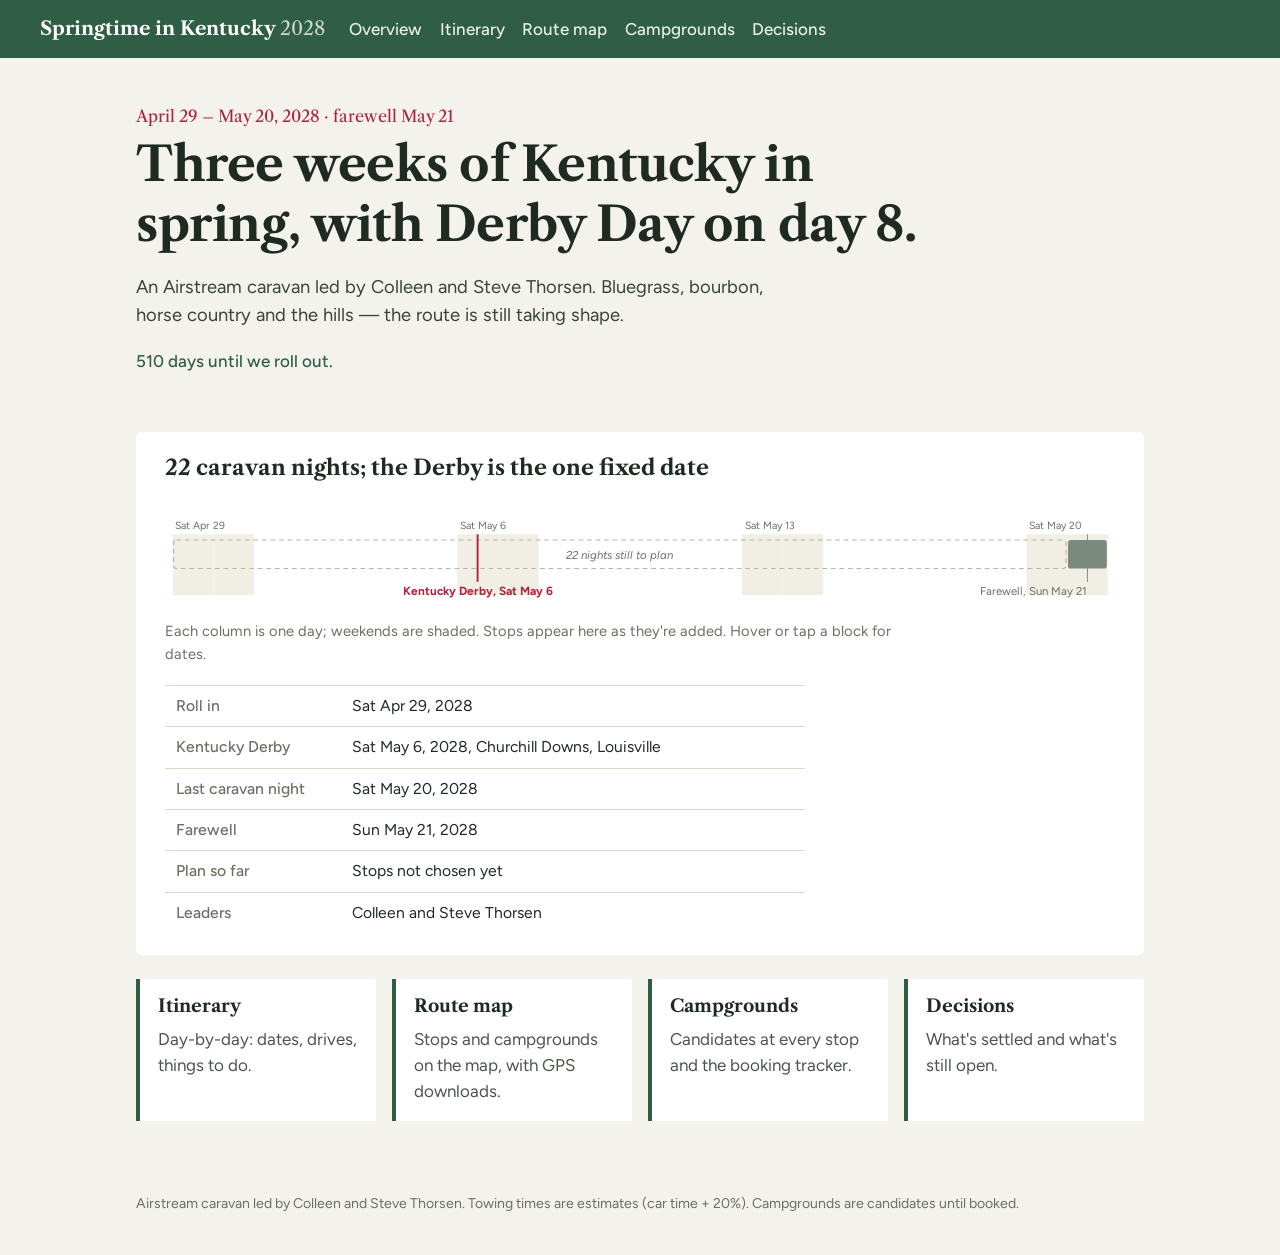
==== index.html @ 611275a2 "Skeleton: Springtime in Kentucky 2028 caravan site Dates Apr 29 - May 20, 2028, farewell May 21; Der" ====
<!doctype html>
<html lang="en"><head><meta charset="utf-8">
<meta name="viewport" content="width=device-width, initial-scale=1, viewport-fit=cover">
<meta name="robots" content="noindex, nofollow">
<title>Overview — Springtime in Kentucky 2028</title>
<link rel="preconnect" href="https://fonts.googleapis.com"><link rel="preconnect" href="https://fonts.gstatic.com" crossorigin>
<link href="https://fonts.googleapis.com/css2?family=Libre+Caslon+Text:wght@400;700&family=Figtree:ital,wght@0,400;0,500;0,700;1,400&display=swap" rel="stylesheet">
<link rel="stylesheet" href="assets/css/site.css">
<link rel="icon" href="data:image/svg+xml,<svg xmlns=%22http://www.w3.org/2000/svg%22 viewBox=%220 0 100 100%22><text y=%22.9em%22 font-size=%2290%22>🌹</text></svg>">
</head><body>
<header class="top"><a class="brand" href="">Springtime in Kentucky <span>2028</span></a><nav><a href="">Overview</a><a href="itinerary/">Itinerary</a><a href="route-map/">Route map</a><a href="campgrounds/">Campgrounds</a><a href="decisions/">Decisions</a></nav></header>
<main>
<section class="hero">
  <p class="dates">April 29 – May 20, 2028 · farewell May 21</p>
  <h1>Three weeks of Kentucky in spring, with Derby Day on day 8.</h1>
  <p class="lede">An Airstream caravan led by Colleen and Steve Thorsen. Bluegrass, bourbon, horse country and the hills — the route is still taking shape.</p>
  <p class="countdown" id="countdown"></p>
</section>
<section class="compare">
  <h2>22 caravan nights; the Derby is the one fixed date</h2>
  <div class="scroll"><svg viewBox="0 0 1000 106" role="img" aria-label="Calendar strip of the caravan, Sat Apr 29 to Sun May 21" class="strip"><rect x="8.0" y="34" width="42.8" height="64" class="st-wknd"/><text x="11.0" y="28" class="st-date">Sat Apr 29</text><rect x="50.8" y="34" width="42.8" height="64" class="st-wknd"/><rect x="307.5" y="34" width="42.8" height="64" class="st-wknd"/><text x="310.5" y="28" class="st-date">Sat May 6</text><rect x="350.3" y="34" width="42.8" height="64" class="st-wknd"/><rect x="607.0" y="34" width="42.8" height="64" class="st-wknd"/><text x="610.0" y="28" class="st-date">Sat May 13</text><rect x="649.7" y="34" width="42.8" height="64" class="st-wknd"/><rect x="906.4" y="34" width="42.8" height="64" class="st-wknd"/><text x="909.4" y="28" class="st-date">Sat May 20</text><rect x="949.2" y="34" width="42.8" height="64" class="st-wknd"/><rect x="9.0" y="40" width="939.2" height="30" rx="3" class="st-open"/><text x="478.6" y="60" text-anchor="middle" class="st-openlab">22 nights still to plan</text><rect x="950.2" y="40" width="40.8" height="30" rx="3" class="st-farewell"><title>Farewell, Sun May 21</title></rect><line x1="328.9" y1="34" x2="328.9" y2="84" class="st-derby-line"/><text x="328.9" y="98" text-anchor="middle" class="st-derby-lab">Kentucky Derby, Sat May 6</text><line x1="970.6" y1="34" x2="970.6" y2="84" class="st-fixed-line"/><text x="970.6" y="98" text-anchor="end" class="st-fixed-lab">Farewell, Sun May 21</text></svg></div>
  <p class="caption">Each column is one day; weekends are shaded. Stops appear here as they're added. Hover or tap a block for dates.</p>
  <table class="facts">
    <tbody>
      <tr><th>Roll in</th><td>Sat Apr 29, 2028</td></tr>
      <tr><th>Kentucky Derby</th><td>Sat May 6, 2028, Churchill Downs, Louisville</td></tr>
      <tr><th>Last caravan night</th><td>Sat May 20, 2028</td></tr>
      <tr><th>Farewell</th><td>Sun May 21, 2028</td></tr>
      <tr><th>Plan so far</th><td>Stops not chosen yet</td></tr>
      <tr><th>Leaders</th><td>Colleen and Steve Thorsen</td></tr>
    </tbody>
  </table>
</section>
<section class="pages">
  <a href="itinerary/"><h3>Itinerary</h3><p>Day-by-day: dates, drives, things to do.</p></a>
  <a href="route-map/"><h3>Route map</h3><p>Stops and campgrounds on the map, with GPS downloads.</p></a>
  <a href="campgrounds/"><h3>Campgrounds</h3><p>Candidates at every stop and the booking tracker.</p></a>
  <a href="decisions/"><h3>Decisions</h3><p>What's settled and what's still open.</p></a>
</section></main>
<footer>Airstream caravan led by Colleen and Steve Thorsen. Towing times are estimates (car time + 20%). Campgrounds are candidates until booked.</footer>
<script>
(function(){var s=new Date("2028-04-29T12:00:00"),n=new Date(),d=Math.round((s-n)/864e5),el=document.getElementById("countdown");
if(d>0)el.textContent=d+" days until we roll out.";else if(d>-23)el.textContent="Day "+(1-d)+" of the caravan.";else el.textContent="Caravan complete.";})();
</script></body></html>
---- assets/css/site.css ----
/* Springtime in Kentucky 2028 — bluegrass green, limestone, plank-fence grey, Derby rose (one emphasis colour) */
:root {
  --ink: #1F2A22;
  --grass: #2F5D46;
  --limestone: #F4F2EC;
  --fence: #DDD8CB;
  --slate: #6B7066;
  --rose: #B0233E;
  --paper: #FFFFFF;
  --serif: "Libre Caslon Text", Georgia, "Times New Roman", serif;
  --sans: "Figtree", "Segoe UI", system-ui, sans-serif;
}
:root { box-sizing: border-box; padding-top: env(safe-area-inset-top, 0px); padding-bottom: env(safe-area-inset-bottom, 0px); }
*, *::before, *::after { box-sizing: inherit; }
body { margin: 0; background: var(--limestone); color: var(--ink); font: 400 1.0625rem/1.55 var(--sans); }
a { color: var(--grass); }
a:focus-visible, button:focus-visible { outline: 3px solid var(--rose); outline-offset: 2px; }

.top { display: flex; flex-wrap: wrap; align-items: baseline; gap: .5rem 1.5rem; padding: 1rem clamp(1rem, 4vw, 2.5rem);
  background: var(--grass); color: #fff; }
.brand { font: 700 1.2rem/1.2 var(--serif); color: #fff; text-decoration: none; }
.brand span { font-weight: 400; opacity: .75; }
.top nav { display: flex; flex-wrap: wrap; gap: .25rem 1.1rem; }
.top nav a { color: #E8EFEA; text-decoration: none; font-weight: 500; }
.top nav a:hover { color: #fff; text-decoration: underline; }

main { max-width: 68rem; margin: 0 auto; padding: 1.5rem clamp(1rem, 4vw, 2.5rem) 3rem; }
h1, h2, h3 { font-family: var(--serif); line-height: 1.25; margin: 0 0 .5rem; }
h1 { font-size: clamp(1.8rem, 4vw, 2.6rem); font-weight: 700; }
h2 { font-size: 1.35rem; font-weight: 700; }
h3 { font-size: 1.12rem; font-weight: 700; }
.lede { font-size: 1.15rem; max-width: 42rem; color: #38443B; }
.caption { font-size: .92rem; color: var(--slate); max-width: 46rem; }
.empty { background: var(--paper); padding: 1rem 1.2rem; border-left: 4px solid var(--fence); max-width: 46rem; color: #4A554C; }

/* hero */
.hero { padding: 1.5rem 0 1rem; max-width: 50rem; }
.hero h1 { font-size: clamp(1.9rem, 4.4vw, 3rem); letter-spacing: -.01em; }
.hero .dates { font: 400 1.02rem var(--serif); color: var(--rose); margin: 0 0 .5rem; }
.countdown { font-weight: 500; color: var(--grass); }

/* signature calendar strip */
.compare { margin-top: 1.5rem; background: var(--paper); border-radius: 6px; padding: 1.4rem clamp(1rem, 3vw, 1.8rem); }
.scroll { overflow-x: auto; -webkit-overflow-scrolling: touch; }
.strip { width: 100%; min-width: 760px; height: auto; display: block; margin: .8rem 0 .2rem; font-family: var(--sans); }
.st-wknd { fill: #F1EEE6; }
.st-date { font-size: 11px; fill: var(--slate); }
.st-stop { fill: var(--grass); }
.st-lab { font-size: 11.5px; font-weight: 500; fill: #fff; }
.st-open { fill: none; stroke: #B9B4A6; stroke-width: 1.2; stroke-dasharray: 5 4; }
.st-openlab { font-size: 12px; fill: var(--slate); font-style: italic; }
.st-farewell { fill: #7A8A7E; }
.st-derby-line { stroke: var(--rose); stroke-width: 2; }
.st-derby-lab { font-size: 12.5px; font-weight: 700; fill: var(--rose); }
.st-fixed-line { stroke: #7A8A7E; stroke-width: 1; }
.st-fixed-lab { font-size: 12px; fill: var(--slate); }

table { border-collapse: collapse; width: 100%; }
.facts { margin-top: 1.2rem; font-size: .98rem; max-width: 40rem; }
.facts th, .facts td { text-align: left; vertical-align: top; padding: .5rem .7rem; border-top: 1px solid var(--fence); }
.facts tbody th { color: var(--slate); font-weight: 500; width: 11rem; }

.pages { display: grid; grid-template-columns: repeat(auto-fit, minmax(14rem, 1fr)); gap: 1rem; margin-top: 1.5rem; }
.pages a { display: block; padding: 1rem 1.1rem; border-left: 4px solid var(--grass); background: var(--paper); text-decoration: none; color: var(--ink); }
.pages a:hover { border-left-color: var(--rose); }
.pages p { margin: 0; color: #4A554C; }

/* itinerary */
.stops { list-style: none; padding: 0; margin: 0; }
.stop { display: grid; grid-template-columns: 8.5rem 1fr; gap: 1.2rem; padding: 1.1rem 0; border-top: 1px solid var(--fence); }
.stop .when { display: flex; flex-direction: column; gap: .1rem; }
.stop .when .n { font: 700 1.6rem/1 var(--serif); color: var(--grass); }
.stop .when span:last-child { color: var(--slate); font-size: .92rem; }
.stop h3 small { font: 400 .95rem var(--sans); color: var(--slate); margin-left: .35rem; }
.stop .drive { margin: .1rem 0 .5rem; color: var(--slate); font-size: .95rem; }
.stop .fixedev { margin: .1rem 0 .4rem; color: var(--rose); font-weight: 700; }
.stop ul { margin: .3rem 0 .5rem; padding-left: 1.2rem; }
.stop .camp { margin: 0; font-size: .95rem; }
.stop.k-open .when .n, .stop.k-farewell .when .n { color: var(--slate); }
@media (max-width: 560px) { .stop { grid-template-columns: 1fr; gap: .3rem; } .stop .when { flex-direction: row; align-items: baseline; gap: .6rem; } }

/* map */
#map { height: min(70vh, 640px); border-radius: 6px; background: var(--fence); }
.downloads a { margin-right: .8rem; font-weight: 500; }

/* campgrounds */
.camps { background: var(--paper); font-size: .95rem; min-width: 760px; }
.camps th, .camps td { text-align: left; vertical-align: top; padding: .55rem .7rem; }
.camps thead th { font-family: var(--serif); border-bottom: 2px solid var(--grass); }
.camps tr.grp th, .camps tr.grp td { border-top: 1px solid var(--fence); }
.camps tbody th small { display: block; font-weight: 400; color: var(--slate); }
.camps .todo { color: var(--slate); font-style: italic; }

/* decisions */
.decisions { list-style: none; padding: 0; max-width: 46rem; }
.decisions li { padding: .9rem 1rem; border-left: 4px solid var(--rose); margin-bottom: .8rem; background: var(--paper); }
.decisions li.settled { border-left-color: var(--grass); }
.decisions .who { margin: 0 0 .3rem; color: var(--slate); font-size: .92rem; }
.decisions p { margin: .2rem 0; }

footer { max-width: 68rem; margin: 0 auto; padding: 1.5rem clamp(1rem, 4vw, 2.5rem) 2.5rem; font-size: .88rem; color: var(--slate); }

@media (prefers-reduced-motion: reduce) { * { transition: none !important; animation: none !important; } }
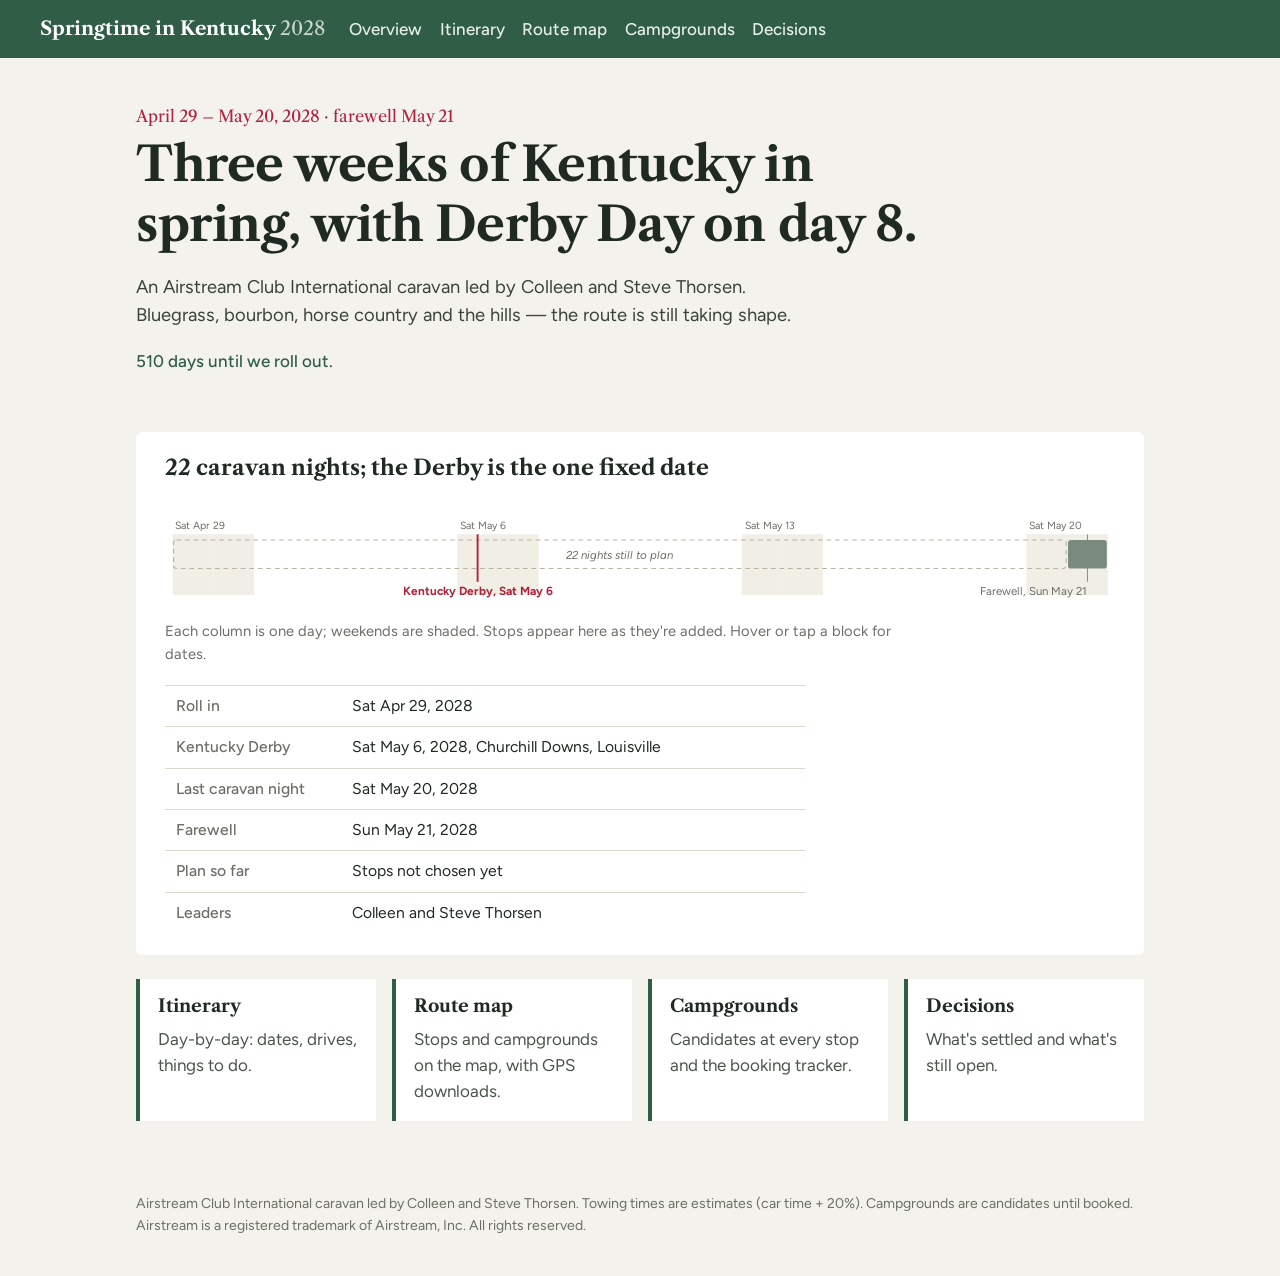
==== commit c8a00628: "Use the club's name: Airstream Club International caravan; add trademark notice Co-Authored-By: Clau" ====
--- a/index.html
+++ b/index.html
@@ -13,7 +13,7 @@
 <section class="hero">
   <p class="dates">April 29 – May 20, 2028 · farewell May 21</p>
   <h1>Three weeks of Kentucky in spring, with Derby Day on day 8.</h1>
-  <p class="lede">An Airstream caravan led by Colleen and Steve Thorsen. Bluegrass, bourbon, horse country and the hills — the route is still taking shape.</p>
+  <p class="lede">An Airstream Club International caravan led by Colleen and Steve Thorsen. Bluegrass, bourbon, horse country and the hills — the route is still taking shape.</p>
   <p class="countdown" id="countdown"></p>
 </section>
 <section class="compare">
@@ -37,7 +37,7 @@
   <a href="campgrounds/"><h3>Campgrounds</h3><p>Candidates at every stop and the booking tracker.</p></a>
   <a href="decisions/"><h3>Decisions</h3><p>What's settled and what's still open.</p></a>
 </section></main>
-<footer>Airstream caravan led by Colleen and Steve Thorsen. Towing times are estimates (car time + 20%). Campgrounds are candidates until booked.</footer>
+<footer>Airstream Club International caravan led by Colleen and Steve Thorsen. Towing times are estimates (car time + 20%). Campgrounds are candidates until booked.<br>Airstream is a registered trademark of Airstream, Inc. All rights reserved.</footer>
 <script>
 (function(){var s=new Date("2028-04-29T12:00:00"),n=new Date(),d=Math.round((s-n)/864e5),el=document.getElementById("countdown");
 if(d>0)el.textContent=d+" days until we roll out.";else if(d>-23)el.textContent="Day "+(1-d)+" of the caravan.";else el.textContent="Caravan complete.";})();
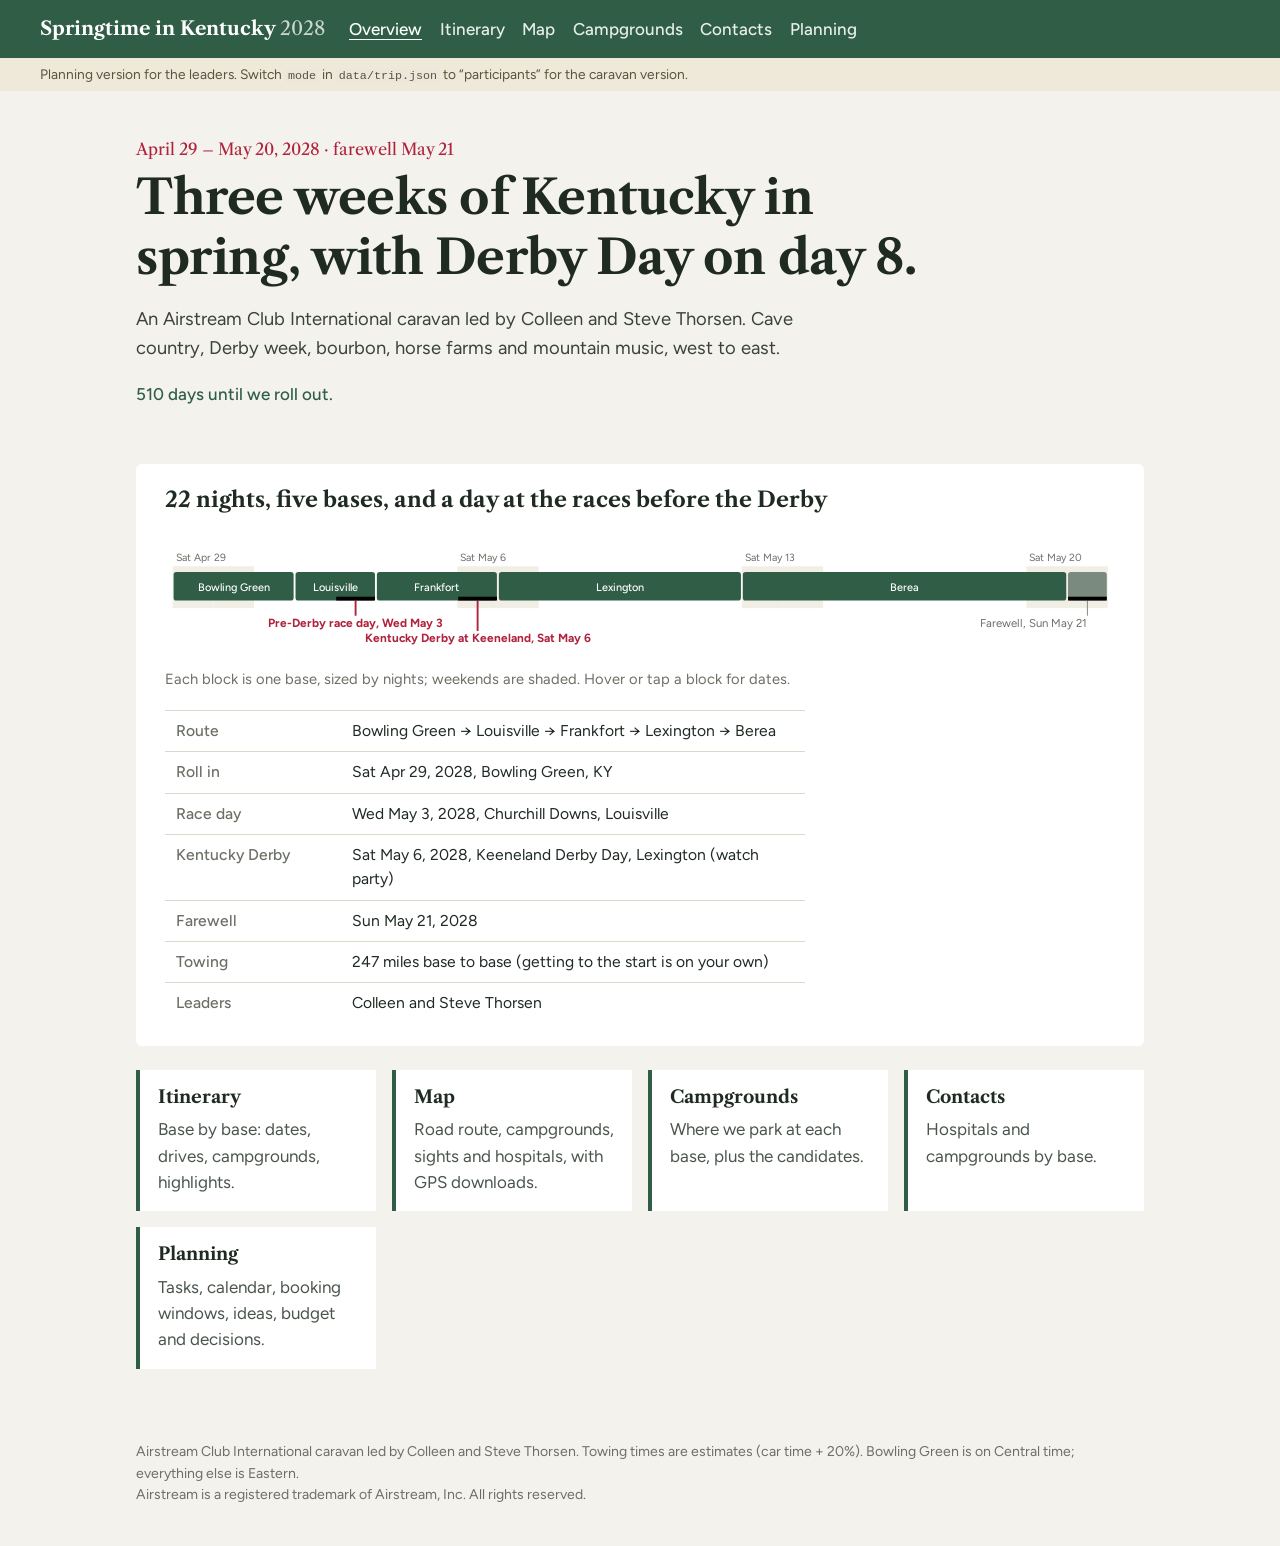
==== commit 42ab9056: "Planning section, route and campgrounds, participant mode - Route set: Bowling Green & Mammoth Cave " ====
--- a/index.html
+++ b/index.html
@@ -8,36 +8,36 @@
 <link rel="stylesheet" href="assets/css/site.css">
 <link rel="icon" href="data:image/svg+xml,<svg xmlns=%22http://www.w3.org/2000/svg%22 viewBox=%220 0 100 100%22><text y=%22.9em%22 font-size=%2290%22>🌹</text></svg>">
 </head><body>
-<header class="top"><a class="brand" href="">Springtime in Kentucky <span>2028</span></a><nav><a href="">Overview</a><a href="itinerary/">Itinerary</a><a href="route-map/">Route map</a><a href="campgrounds/">Campgrounds</a><a href="decisions/">Decisions</a></nav></header>
-<main>
+<header class="top"><a class="brand" href="">Springtime in Kentucky <span>2028</span></a><nav><a href="" aria-current="page">Overview</a><a href="itinerary/">Itinerary</a><a href="route-map/">Map</a><a href="campgrounds/">Campgrounds</a><a href="contacts/">Contacts</a><a href="planning/">Planning</a></nav></header>
+<div class="modebar">Planning version for the leaders. Switch <code>mode</code> in <code>data/trip.json</code> to “participants” for the caravan version.</div><main>
 <section class="hero">
   <p class="dates">April 29 – May 20, 2028 · farewell May 21</p>
   <h1>Three weeks of Kentucky in spring, with Derby Day on day 8.</h1>
-  <p class="lede">An Airstream Club International caravan led by Colleen and Steve Thorsen. Bluegrass, bourbon, horse country and the hills — the route is still taking shape.</p>
+  <p class="lede">An Airstream Club International caravan led by Colleen and Steve Thorsen. Cave country, Derby week, bourbon, horse farms and mountain music, west to east.</p>
   <p class="countdown" id="countdown"></p>
 </section>
 <section class="compare">
-  <h2>22 caravan nights; the Derby is the one fixed date</h2>
-  <div class="scroll"><svg viewBox="0 0 1000 106" role="img" aria-label="Calendar strip of the caravan, Sat Apr 29 to Sun May 21" class="strip"><rect x="8.0" y="34" width="42.8" height="64" class="st-wknd"/><text x="11.0" y="28" class="st-date">Sat Apr 29</text><rect x="50.8" y="34" width="42.8" height="64" class="st-wknd"/><rect x="307.5" y="34" width="42.8" height="64" class="st-wknd"/><text x="310.5" y="28" class="st-date">Sat May 6</text><rect x="350.3" y="34" width="42.8" height="64" class="st-wknd"/><rect x="607.0" y="34" width="42.8" height="64" class="st-wknd"/><text x="610.0" y="28" class="st-date">Sat May 13</text><rect x="649.7" y="34" width="42.8" height="64" class="st-wknd"/><rect x="906.4" y="34" width="42.8" height="64" class="st-wknd"/><text x="909.4" y="28" class="st-date">Sat May 20</text><rect x="949.2" y="34" width="42.8" height="64" class="st-wknd"/><rect x="9.0" y="40" width="939.2" height="30" rx="3" class="st-open"/><text x="478.6" y="60" text-anchor="middle" class="st-openlab">22 nights still to plan</text><rect x="950.2" y="40" width="40.8" height="30" rx="3" class="st-farewell"><title>Farewell, Sun May 21</title></rect><line x1="328.9" y1="34" x2="328.9" y2="84" class="st-derby-line"/><text x="328.9" y="98" text-anchor="middle" class="st-derby-lab">Kentucky Derby, Sat May 6</text><line x1="970.6" y1="34" x2="970.6" y2="84" class="st-fixed-line"/><text x="970.6" y="98" text-anchor="end" class="st-fixed-lab">Farewell, Sun May 21</text></svg></div>
-  <p class="caption">Each column is one day; weekends are shaded. Stops appear here as they're added. Hover or tap a block for dates.</p>
-  <table class="facts">
-    <tbody>
-      <tr><th>Roll in</th><td>Sat Apr 29, 2028</td></tr>
-      <tr><th>Kentucky Derby</th><td>Sat May 6, 2028, Churchill Downs, Louisville</td></tr>
-      <tr><th>Last caravan night</th><td>Sat May 20, 2028</td></tr>
-      <tr><th>Farewell</th><td>Sun May 21, 2028</td></tr>
-      <tr><th>Plan so far</th><td>Stops not chosen yet</td></tr>
-      <tr><th>Leaders</th><td>Colleen and Steve Thorsen</td></tr>
-    </tbody>
-  </table>
+  <h2>22 nights, five bases, and a day at the races before the Derby</h2>
+  <div class="scroll"><svg viewBox="0 0 1000 122" role="img" aria-label="Calendar strip of the caravan, Sat Apr 29 to Sun May 21" class="strip"><rect x="8.0" y="34" width="42.8" height="44" class="st-wknd"/><text x="11.0" y="28" class="st-date">Sat Apr 29</text><rect x="50.8" y="34" width="42.8" height="44" class="st-wknd"/><rect x="307.5" y="34" width="42.8" height="44" class="st-wknd"/><text x="310.5" y="28" class="st-date">Sat May 6</text><rect x="350.3" y="34" width="42.8" height="44" class="st-wknd"/><rect x="607.0" y="34" width="42.8" height="44" class="st-wknd"/><text x="610.0" y="28" class="st-date">Sat May 13</text><rect x="649.7" y="34" width="42.8" height="44" class="st-wknd"/><rect x="906.4" y="34" width="42.8" height="44" class="st-wknd"/><text x="909.4" y="28" class="st-date">Sat May 20</text><rect x="949.2" y="34" width="42.8" height="44" class="st-wknd"/><rect x="9.0" y="40" width="126.3" height="30" rx="3" class="st-stop"><title>Bowling Green &amp; Mammoth Cave: Sat Apr 29 to Tue May 2, 3 nights</title></rect><text x="72.2" y="60" text-anchor="middle" class="st-lab">Bowling Green</text><rect x="137.3" y="40" width="83.6" height="30" rx="3" class="st-stop"><title>Louisville: Tue May 2 to Thu May 4, 2 nights</title></rect><text x="179.1" y="60" text-anchor="middle" class="st-lab">Louisville</text><rect x="222.9" y="40" width="126.3" height="30" rx="3" class="st-stop"><title>Frankfort: Thu May 4 to Sun May 7, 3 nights</title></rect><text x="286.1" y="60" text-anchor="middle" class="st-lab">Frankfort</text><rect x="351.3" y="40" width="254.7" height="30" rx="3" class="st-stop"><title>Lexington horse country: Sun May 7 to Sat May 13, 6 nights</title></rect><text x="478.6" y="60" text-anchor="middle" class="st-lab">Lexington</text><rect x="608.0" y="40" width="340.3" height="30" rx="3" class="st-stop"><title>Berea &amp; Renfro Valley: Sat May 13 to Sun May 21, 8 nights</title></rect><text x="778.1" y="60" text-anchor="middle" class="st-lab">Berea</text><rect x="950.2" y="40" width="40.8" height="30" rx="3" class="st-farewell"><title>Farewell, Sun May 21</title></rect><line x1="200.5" y1="70" x2="200.5" y2="86" class="st-derby-line"/><rect x="180.1" y="66" width="40.8" height="4" class="st-derby-mark"/><text x="200.5" y="98" text-anchor="middle" class="st-derby-lab">Pre-Derby race day, Wed May 3</text><line x1="328.9" y1="70" x2="328.9" y2="102" class="st-derby-line"/><rect x="308.5" y="66" width="40.8" height="4" class="st-derby-mark"/><text x="328.9" y="114" text-anchor="middle" class="st-derby-lab">Kentucky Derby at Keeneland, Sat May 6</text><line x1="970.6" y1="70" x2="970.6" y2="86" class="st-fixed-line"/><rect x="950.2" y="66" width="40.8" height="4" class="st-fixed-mark"/><text x="970.6" y="98" text-anchor="end" class="st-fixed-lab">Farewell, Sun May 21</text></svg></div>
+  <p class="caption">Each block is one base, sized by nights; weekends are shaded. Hover or tap a block for dates.</p>
+  <table class="facts"><tbody>
+    <tr><th>Route</th><td>Bowling Green → Louisville → Frankfort → Lexington → Berea</td></tr>
+    <tr><th>Roll in</th><td>Sat Apr 29, 2028, Bowling Green, KY</td></tr>
+    <tr><th>Race day</th><td>Wed May 3, 2028, Churchill Downs, Louisville</td></tr>
+    <tr><th>Kentucky Derby</th><td>Sat May 6, 2028, Keeneland Derby Day, Lexington (watch party)</td></tr>
+    <tr><th>Farewell</th><td>Sun May 21, 2028</td></tr>
+    <tr><th>Towing</th><td>247 miles base to base (getting to the start is on your own)</td></tr>
+    <tr><th>Leaders</th><td>Colleen and Steve Thorsen</td></tr>
+  </tbody></table>
 </section>
 <section class="pages">
-  <a href="itinerary/"><h3>Itinerary</h3><p>Day-by-day: dates, drives, things to do.</p></a>
-  <a href="route-map/"><h3>Route map</h3><p>Stops and campgrounds on the map, with GPS downloads.</p></a>
-  <a href="campgrounds/"><h3>Campgrounds</h3><p>Candidates at every stop and the booking tracker.</p></a>
-  <a href="decisions/"><h3>Decisions</h3><p>What's settled and what's still open.</p></a>
+  <a href="itinerary/"><h3>Itinerary</h3><p>Base by base: dates, drives, campgrounds, highlights.</p></a>
+  <a href="route-map/"><h3>Map</h3><p>Road route, campgrounds, sights and hospitals, with GPS downloads.</p></a>
+  <a href="campgrounds/"><h3>Campgrounds</h3><p>Where we park at each base, plus the candidates.</p></a>
+  <a href="contacts/"><h3>Contacts</h3><p>Hospitals and campgrounds by base.</p></a>
+  <a href="planning/"><h3>Planning</h3><p>Tasks, calendar, booking windows, ideas, budget and decisions.</p></a>
 </section></main>
-<footer>Airstream Club International caravan led by Colleen and Steve Thorsen. Towing times are estimates (car time + 20%). Campgrounds are candidates until booked.<br>Airstream is a registered trademark of Airstream, Inc. All rights reserved.</footer>
+<footer>Airstream Club International caravan led by Colleen and Steve Thorsen. Towing times are estimates (car time + 20%). Bowling Green is on Central time; everything else is Eastern.<br>Airstream is a registered trademark of Airstream, Inc. All rights reserved.</footer>
 <script>
 (function(){var s=new Date("2028-04-29T12:00:00"),n=new Date(),d=Math.round((s-n)/864e5),el=document.getElementById("countdown");
 if(d>0)el.textContent=d+" days until we roll out.";else if(d>-23)el.textContent="Day "+(1-d)+" of the caravan.";else el.textContent="Caravan complete.";})();
--- a/assets/css/site.css
+++ b/assets/css/site.css
@@ -100,4 +100,112 @@
 
 footer { max-width: 68rem; margin: 0 auto; padding: 1.5rem clamp(1rem, 4vw, 2.5rem) 2.5rem; font-size: .88rem; color: var(--slate); }
 
+/* ---------- planning build additions ---------- */
+.top nav a[aria-current="page"] { color: #fff; text-decoration: underline; text-underline-offset: 4px; }
+.modebar { background: #EFE9DA; color: #5B5240; font-size: .86rem; padding: .35rem clamp(1rem, 4vw, 2.5rem); }
+.modebar code, .lede code { font-size: .85em; background: #ECE7DA; padding: 0 .25em; border-radius: 3px; }
+h2 small, h3 small { font: 400 .9rem var(--sans); color: var(--slate); margin-left: .4rem; }
+.tag, .tz, .est, .kind { display: inline-block; font: 500 .74rem/1.5 var(--sans); padding: 0 .45em; border-radius: 3px;
+  background: #EEEBE2; color: #5B6158; vertical-align: middle; margin-left: .35rem; }
+.est { background: #F6EBC9; color: #6E5512; }
+.kind { margin: 0 .4rem 0 0; text-transform: uppercase; letter-spacing: .03em; }
+.badge { display: inline-block; font: 500 .74rem/1.6 var(--sans); padding: 0 .5em; border-radius: 3px; border: 1px solid var(--fence); color: #4A554C; background: var(--paper); }
+.b-done, .b-booked, .b-scheduled { background: var(--grass); border-color: var(--grass); color: #fff; }
+.b-doing, .b-called, .b-quoted, .b-held, .b-shortlist { border-color: var(--grass); color: var(--grass); }
+.b-dropped { color: #9AA096; text-decoration: line-through; }
+.st-derby-line { stroke: var(--rose); stroke-width: 2; }
+.emergency { font-size: 1.2rem; }
+.emergency b { color: var(--rose); }
+
+/* sub navigation */
+.subnav { display: flex; flex-wrap: wrap; gap: .3rem .4rem; margin: .2rem 0 1.2rem; }
+.subnav a { padding: .3rem .7rem; border: 1px solid var(--fence); border-radius: 999px; text-decoration: none; color: var(--grass); background: var(--paper); font-weight: 500; font-size: .95rem; }
+.subnav a[aria-current="page"] { background: var(--grass); color: #fff; border-color: var(--grass); }
+
+/* itinerary */
+.stop .tz { background: #E4ECE6; color: var(--grass); }
+
+/* map */
+.zoombar { display: flex; flex-wrap: wrap; gap: .35rem; margin: .4rem 0 .8rem; }
+.zoombar button, .calbar button, .tabs button { font: 500 .95rem var(--sans); padding: .4rem .8rem; border: 1px solid var(--grass); border-radius: 6px; background: var(--paper); color: var(--grass); cursor: pointer; }
+.zoombar button[aria-pressed="true"] { background: var(--grass); color: #fff; }
+.pin-base span { display: grid; place-items: center; width: 26px; height: 26px; border-radius: 50%; background: var(--grass); color: #fff; font: 700 13px var(--sans); border: 2px solid #fff; box-shadow: 0 1px 3px rgba(0,0,0,.35); }
+.pin-h { display: grid !important; place-items: center; background: #fff; color: var(--ink); font: 700 11px var(--sans); border: 1.5px solid var(--ink); border-radius: 3px; }
+
+/* campgrounds */
+.cgbase { margin: 1.6rem 0; }
+.cggrid { display: grid; grid-template-columns: repeat(auto-fill, minmax(min(100%, 19rem), 1fr)); gap: .9rem; }
+.cg { background: var(--paper); border-radius: 6px; padding: 1rem 1.1rem; border-top: 4px solid var(--fence); }
+.cg.r-pick { border-top-color: var(--grass); }
+.cg.s-dropped { opacity: .7; }
+.cg header { margin-bottom: .5rem; }
+.cg .role { font: 700 .74rem var(--sans); text-transform: uppercase; letter-spacing: .05em; color: var(--slate); }
+.cg.r-pick .role { color: var(--grass); }
+.cg .status { float: right; font-size: .8rem; color: var(--slate); }
+.cg h3 { margin: .2rem 0 .15rem; }
+.cg .ph { margin: 0; font-weight: 700; }
+.cg .addr { margin: 0; color: var(--slate); font-size: .92rem; }
+.cg dl { margin: 0; display: grid; grid-template-columns: 4.6rem 1fr; gap: .25rem .6rem; font-size: .93rem; }
+.cg dt { color: var(--slate); }
+.cg dd { margin: 0; }
+
+/* contacts */
+.cbase { background: var(--paper); border-radius: 6px; padding: 1rem 1.2rem; margin: 1rem 0; }
+.ccols { display: grid; grid-template-columns: repeat(auto-fit, minmax(min(100%, 16rem), 1fr)); gap: .4rem 1.4rem; }
+.cbase ul { list-style: none; padding: 0; margin: 0; }
+.cbase li { padding: .4rem 0; border-top: 1px solid var(--fence); font-size: .95rem; }
+.cbase h3 { font-size: 1rem; margin: .4rem 0 .2rem; color: var(--slate); }
+.was { color: var(--slate); font-size: .88rem; }
+
+/* dashboard tiles */
+.tiles { display: grid; grid-template-columns: repeat(auto-fit, minmax(9rem, 1fr)); gap: .8rem; margin: .5rem 0 1.5rem; }
+.tiles div { background: var(--paper); border-radius: 6px; padding: .9rem 1rem; }
+.tiles b { display: block; font: 700 2rem/1.1 var(--serif); color: var(--ink); }
+.tiles span { color: var(--slate); font-size: .92rem; }
+.tiles .warn b { color: var(--rose); }
+
+/* task tables */
+.tasks { background: var(--paper); font-size: .94rem; min-width: 640px; }
+.tasks.narrow { min-width: 0; max-width: 34rem; }
+.tasks th, .tasks td { text-align: left; vertical-align: top; padding: .5rem .7rem; border-top: 1px solid var(--fence); }
+.tasks thead th { font-family: var(--serif); border-top: 0; border-bottom: 2px solid var(--grass); }
+.tasks td.d { white-space: nowrap; }
+.tasks tr.month th { background: var(--limestone); font: 700 .95rem var(--serif); padding-top: .9rem; }
+.tasks tr.over td.d { color: var(--rose); font-weight: 700; }
+.tasks tr.st-done td { color: #8C9289; }
+.tasks .note { color: var(--slate); font-size: .86rem; margin-top: .15rem; }
+.tasks .num { text-align: right; white-space: nowrap; }
+.tasks tr.total th, .tasks tr.total td { border-top: 2px solid var(--ink); font-weight: 700; }
+.todo { color: var(--slate); font-style: italic; }
+.subscribe { display: flex; flex-wrap: wrap; align-items: center; gap: .5rem 1rem; }
+.btn { display: inline-block; padding: .45rem .9rem; border-radius: 6px; background: var(--grass); color: #fff; text-decoration: none; font-weight: 500; }
+
+/* tabs + calendar */
+.tabs { display: inline-flex; gap: 0; margin: .4rem 0 1rem; }
+.tabs button { border-radius: 0; }
+.tabs button:first-child { border-radius: 6px 0 0 6px; }
+.tabs button:last-child { border-radius: 0 6px 6px 0; border-left: 0; }
+.tabs button[aria-selected="true"] { background: var(--grass); color: #fff; }
+.calbar { display: flex; flex-wrap: wrap; align-items: center; gap: .4rem; margin-bottom: .6rem; }
+.calbar h2 { margin: 0 .4rem; min-width: 11rem; text-align: center; font-size: 1.3rem; }
+.cal { display: grid; grid-template-columns: repeat(7, minmax(0, 1fr)); gap: 2px; background: var(--fence); border: 2px solid var(--fence); border-radius: 6px; overflow: hidden; }
+.cal .dow { background: var(--limestone); font: 700 .78rem var(--sans); color: var(--slate); text-align: center; padding: .3rem 0; }
+.cal .day { background: var(--paper); min-height: 5.6rem; padding: .25rem .3rem; display: flex; flex-direction: column; gap: 2px; min-width: 0; }
+.cal .day.out { background: #FAF9F5; }
+.cal .day.out .dn { color: #B9B4A6; }
+.cal .day.now { box-shadow: inset 0 0 0 2px var(--rose); }
+.cal .dn { font-size: .78rem; color: var(--slate); }
+.cal .ev { font-size: .72rem; line-height: 1.25; padding: 1px 4px; border-radius: 3px; background: #EEEBE2; color: var(--ink); overflow: hidden; text-overflow: ellipsis; display: -webkit-box; -webkit-line-clamp: 2; -webkit-box-orient: vertical; }
+.cal .ev.k-trip { background: var(--grass); color: #fff; }
+.cal .ev.k-derby { background: var(--rose); color: #fff; }
+.cal .ev.k-window, .cal .ev.k-milestone { background: #fff; border: 1px solid var(--grass); color: var(--grass); }
+.cal .ev.done { text-decoration: line-through; opacity: .6; }
+@media (max-width: 640px) { .cal .day { min-height: 3.6rem; } .cal .ev { font-size: .62rem; -webkit-line-clamp: 1; } .calbar h2 { min-width: 0; width: 100%; order: -1; text-align: left; margin: 0; } }
+
+/* ideas */
+.ideas { list-style: none; padding: 0; max-width: 50rem; }
+.ideas li { background: var(--paper); padding: .6rem .9rem; margin-bottom: .45rem; border-radius: 6px; }
+.ideas li.st-scheduled { border-left: 4px solid var(--grass); }
+.ideas .note { color: #4A554C; font-size: .92rem; margin-top: .2rem; }
+
 @media (prefers-reduced-motion: reduce) { * { transition: none !important; animation: none !important; } }
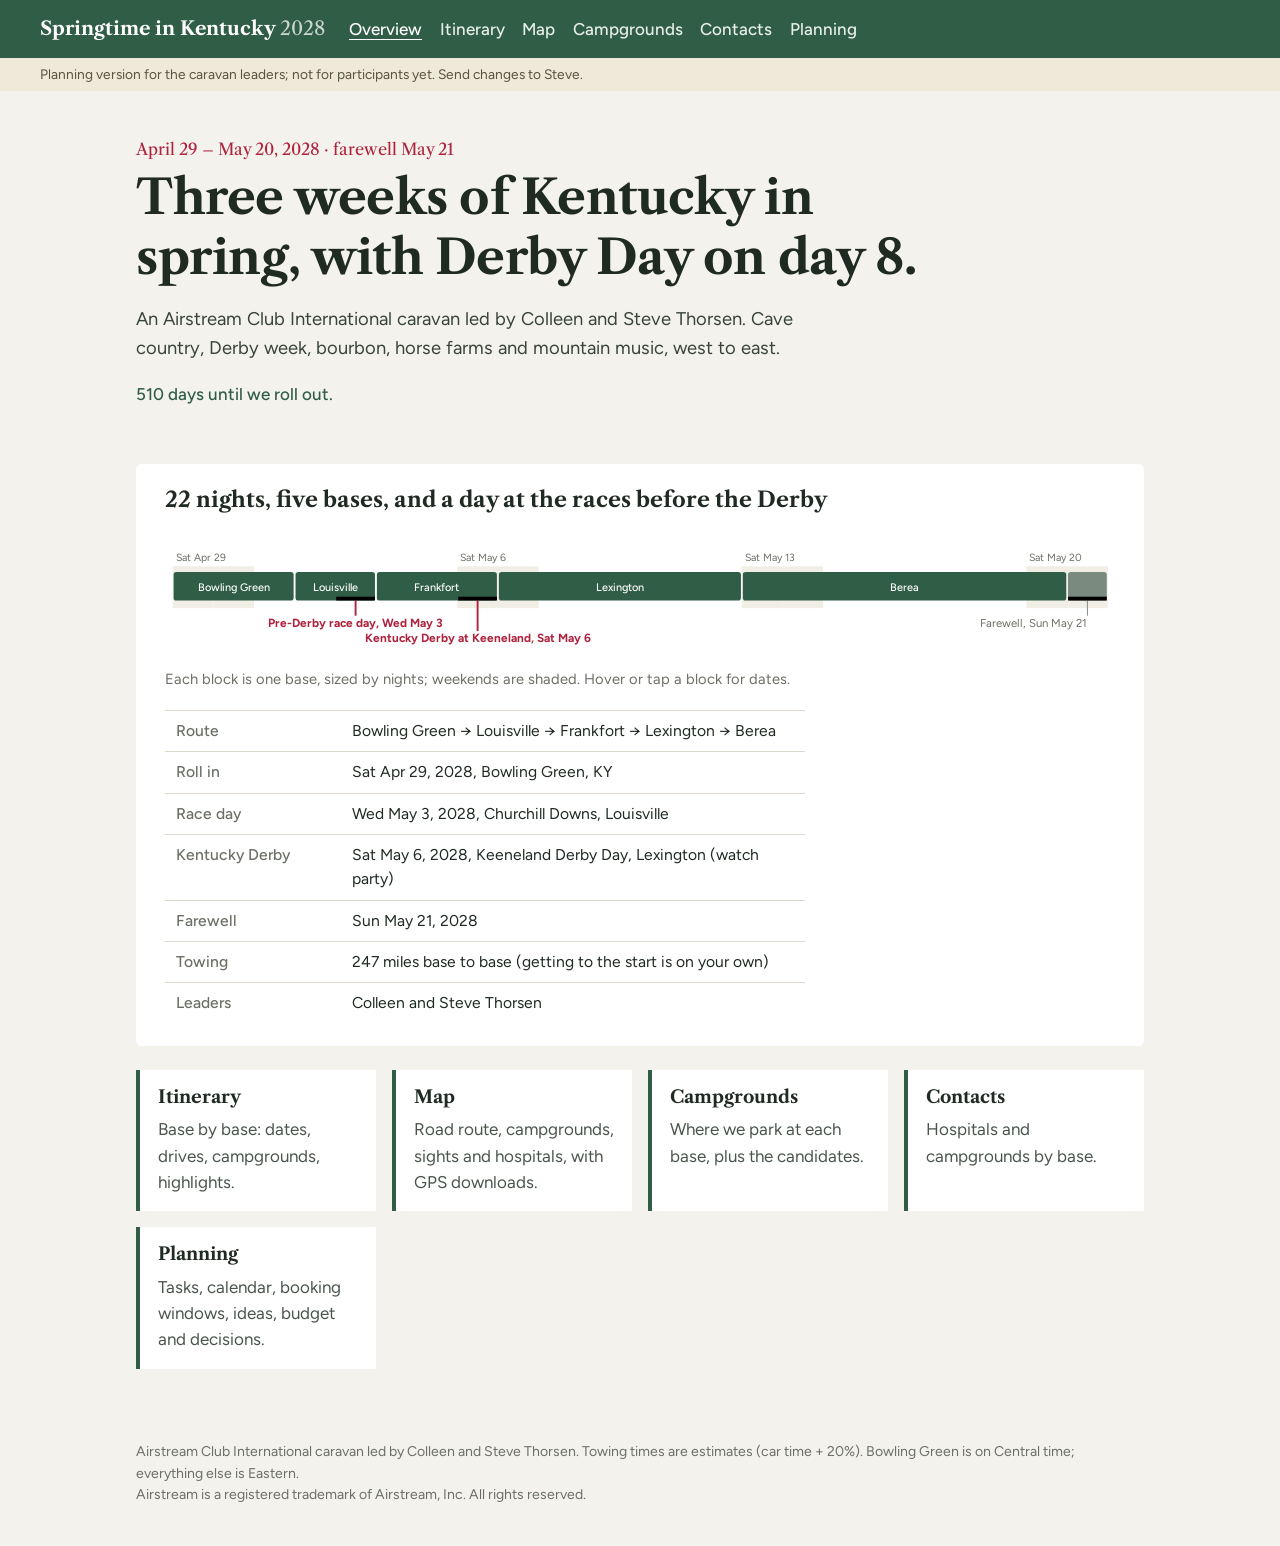
==== commit b7051028: "Plain wording for co-leaders: drop file-editing notes from pages Co-Authored-By: Claude Opus 5.5 <no" ====
--- a/index.html
+++ b/index.html
@@ -9,7 +9,7 @@
 <link rel="icon" href="data:image/svg+xml,<svg xmlns=%22http://www.w3.org/2000/svg%22 viewBox=%220 0 100 100%22><text y=%22.9em%22 font-size=%2290%22>🌹</text></svg>">
 </head><body>
 <header class="top"><a class="brand" href="">Springtime in Kentucky <span>2028</span></a><nav><a href="" aria-current="page">Overview</a><a href="itinerary/">Itinerary</a><a href="route-map/">Map</a><a href="campgrounds/">Campgrounds</a><a href="contacts/">Contacts</a><a href="planning/">Planning</a></nav></header>
-<div class="modebar">Planning version for the leaders. Switch <code>mode</code> in <code>data/trip.json</code> to “participants” for the caravan version.</div><main>
+<div class="modebar">Planning version for the caravan leaders; not for participants yet. Send changes to Steve.</div><main>
 <section class="hero">
   <p class="dates">April 29 – May 20, 2028 · farewell May 21</p>
   <h1>Three weeks of Kentucky in spring, with Derby Day on day 8.</h1>
